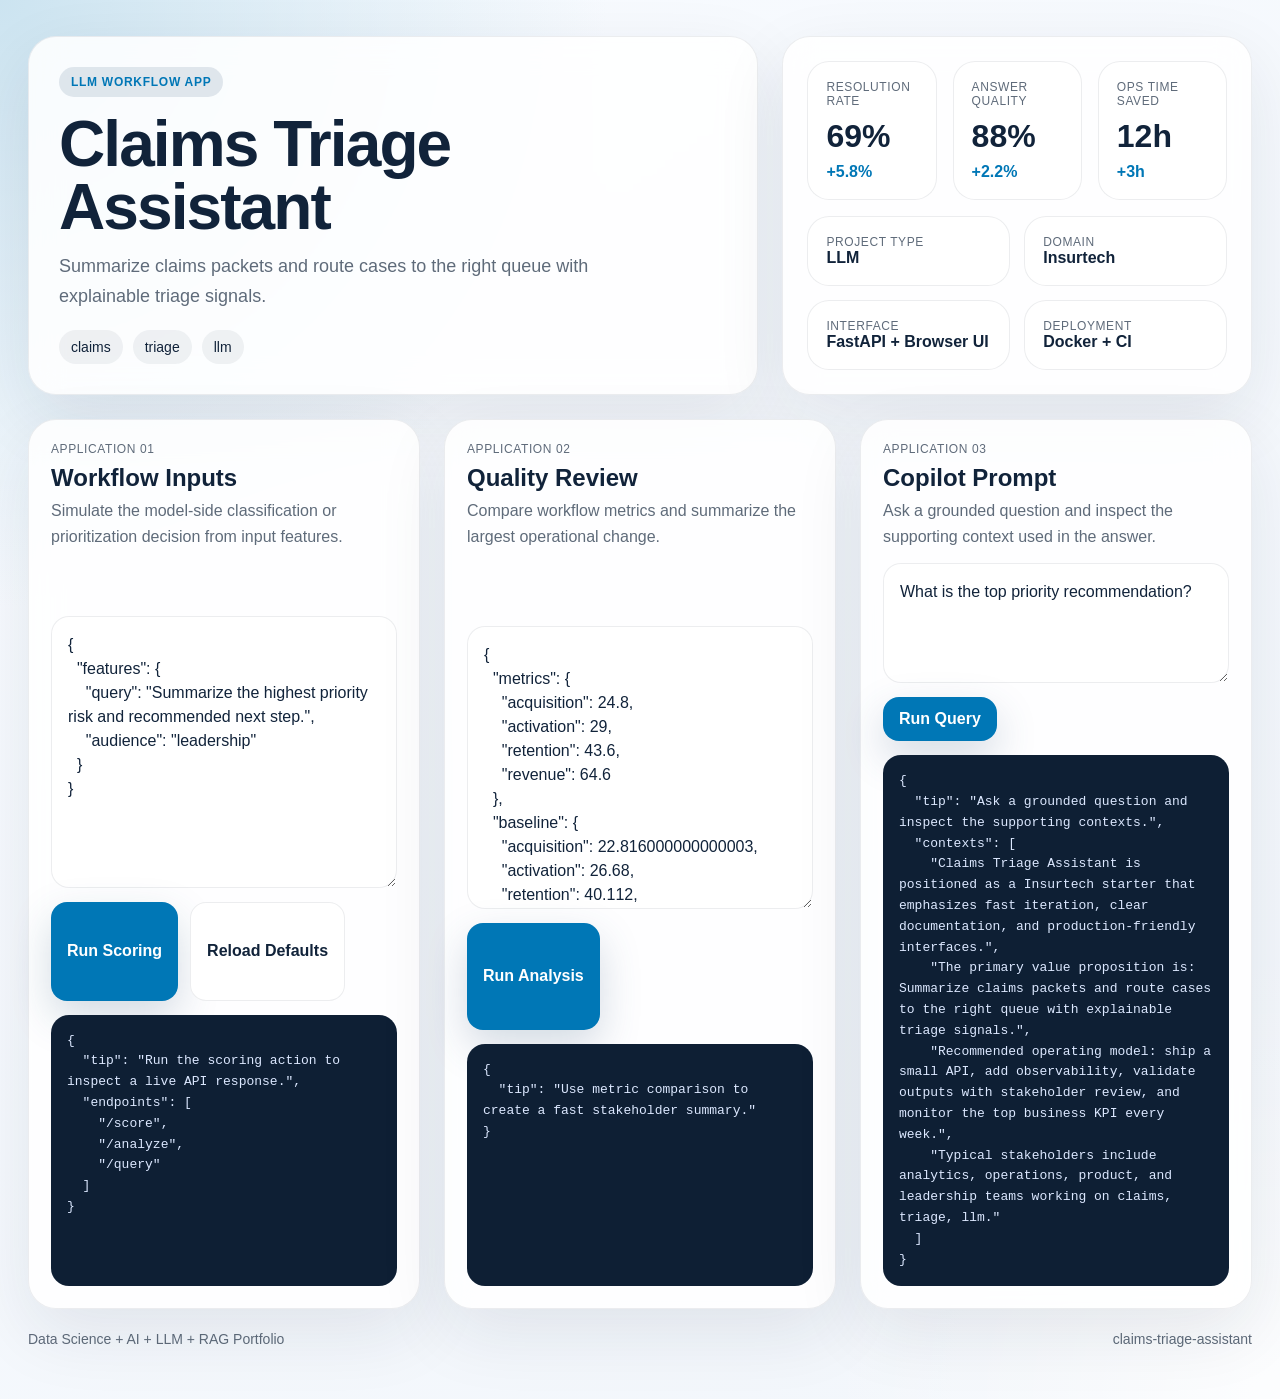
==== src/app/web/index.html @ 7d073781 "Publish production-ready portfolio project" ====
<!doctype html>
        <html lang="en">
        <head>
          <meta charset="utf-8">
          <meta name="viewport" content="width=device-width, initial-scale=1">
          <title>Claims Triage Assistant</title>
          <link rel="stylesheet" href="./styles.css">
          <style>:root { --accent: #0077b6; }</style>
        </head>
        <body>
          <div class="page">
            <section class="hero">
              <div class="panel hero-copy">
                <span class="eyebrow">LLM Workflow App</span>
                <h1 id="project-title">Claims Triage Assistant</h1>
                <p id="project-summary" class="lead">Summarize claims packets and route cases to the right queue with explainable triage signals.</p>
                <ul id="project-tags" class="tag-list">
                  <li>claims</li><li>triage</li><li>llm</li>
                </ul>
              </div>
              <div class="panel hero-side">
                <div class="metric-grid">
                  <article class='card'><span>Resolution Rate</span><strong>69%</strong><em>+5.8%</em></article>
<article class='card'><span>Answer Quality</span><strong>88%</strong><em>+2.2%</em></article>
<article class='card'><span>Ops Time Saved</span><strong>12h</strong><em>+3h</em></article>
                </div>
                <div class="mini-grid">
                  <article class='mini-card'><span>Project Type</span><strong>LLM</strong></article><article class='mini-card'><span>Domain</span><strong>Insurtech</strong></article><article class='mini-card'><span>Interface</span><strong>FastAPI + Browser UI</strong></article><article class='mini-card'><span>Deployment</span><strong>Docker + CI</strong></article>
                </div>
              </div>
            </section>
            <section class="app-grid">
              <article class="panel module">
                <div class="module-header">
                  <span>Application 01</span>
                  <h2>Workflow Inputs</h2>
                  <p>Simulate the model-side classification or prioritization decision from input features.</p>
                </div>
                <textarea id="score-input"></textarea>
                <div class="button-row">
                  <button id="run-score">Run Scoring</button>
                  <button id="load-defaults" class="secondary" type="button">Reload Defaults</button>
                </div>
                <pre id="score-output"></pre>
              </article>
              <article class="panel module">
                <div class="module-header">
                  <span>Application 02</span>
                  <h2>Quality Review</h2>
                  <p>Compare workflow metrics and summarize the largest operational change.</p>
                </div>
                <textarea id="analyze-input"></textarea>
                <div class="button-row">
                  <button id="run-analyze">Run Analysis</button>
                </div>
                <pre id="analyze-output"></pre>
              </article>
              <article class="panel module">
                <div class="module-header">
                  <span>Application 03</span>
                  <h2>Copilot Prompt</h2>
                  <p>Ask a grounded question and inspect the supporting context used in the answer.</p>
                </div>
                <textarea id="query-input" class="query-input"></textarea>
                <div class="button-row">
                  <button id="run-query">Run Query</button>
                </div>
                <pre id="query-output"></pre>
              </article>
            </section>
            <footer class="footer">
              <span>Data Science + AI + LLM + RAG Portfolio</span>
              <span>claims-triage-assistant</span>
            </footer>
          </div>
          <script id="bootstrap-data" type="application/json">{"project": {"slug": "claims-triage-assistant", "title": "Claims Triage Assistant", "project_type": "llm", "domain": "Insurtech", "summary": "Summarize claims packets and route cases to the right queue with explainable triage signals.", "tags": ["claims", "triage", "llm"]}, "sample_features": {"query": "Summarize the highest priority risk and recommended next step.", "audience": "leadership"}, "sample_metrics": {"acquisition": 24.8, "activation": 29.0, "retention": 43.6, "revenue": 64.6}, "sample_query": "What is the top priority recommendation?", "knowledge_base": ["Claims Triage Assistant is positioned as a Insurtech starter that emphasizes fast iteration, clear documentation, and production-friendly interfaces.", "The primary value proposition is: Summarize claims packets and route cases to the right queue with explainable triage signals.", "Recommended operating model: ship a small API, add observability, validate outputs with stakeholder review, and monitor the top business KPI every week.", "Typical stakeholders include analytics, operations, product, and leadership teams working on claims, triage, llm."], "dashboard_metrics": [{"label": "Resolution Rate", "value": "69%", "delta": "+5.8%"}, {"label": "Answer Quality", "value": "88%", "delta": "+2.2%"}, {"label": "Ops Time Saved", "value": "12h", "delta": "+3h"}]}</script>
          <script src="./app.js"></script>
        </body>
        </html>
---- src/app/web/styles.css ----
:root {
  --accent: #3d5a80;
  --accent-soft: rgba(61, 90, 128, 0.14);
  --bg: #f2f6fb;
  --card: rgba(255, 255, 255, 0.86);
  --line: rgba(16, 32, 51, 0.08);
  --ink: #11233a;
  --muted: #5f6b7a;
  --success: #2a9d8f;
}
* { box-sizing: border-box; }
html, body { margin: 0; min-height: 100%; }
body {
  font-family: "Avenir Next", "Segoe UI", sans-serif;
  color: var(--ink);
  background:
    radial-gradient(circle at top left, color-mix(in srgb, var(--accent) 20%, white), transparent 32%),
    radial-gradient(circle at bottom right, rgba(255,255,255,0.82), transparent 24%),
    linear-gradient(145deg, #f8fbff, var(--bg));
}
.page {
  max-width: 1320px;
  margin: 0 auto;
  padding: 36px 28px 52px;
}
.hero {
  display: grid;
  grid-template-columns: 1.4fr 0.9fr;
  gap: 24px;
  margin-bottom: 24px;
}
.panel {
  background: var(--card);
  border: 1px solid var(--line);
  border-radius: 28px;
  box-shadow: 0 24px 70px rgba(17, 35, 58, 0.09);
  backdrop-filter: blur(16px);
}
.hero-copy {
  padding: 30px;
}
.eyebrow {
  display: inline-flex;
  align-items: center;
  gap: 8px;
  padding: 8px 12px;
  background: var(--accent-soft);
  color: var(--accent);
  border-radius: 999px;
  text-transform: uppercase;
  letter-spacing: 0.06em;
  font-size: 12px;
  font-weight: 700;
}
h1 {
  margin: 16px 0 14px;
  font-size: clamp(2.2rem, 5vw, 4rem);
  line-height: 0.98;
  letter-spacing: -0.03em;
}
.lead {
  font-size: 18px;
  line-height: 1.65;
  color: var(--muted);
  max-width: 60ch;
  margin: 0;
}
.tag-list {
  display: flex;
  flex-wrap: wrap;
  gap: 10px;
  list-style: none;
  margin: 18px 0 0;
  padding: 0;
}
.tag-list li {
  padding: 9px 12px;
  border-radius: 999px;
  background: rgba(17, 35, 58, 0.06);
  color: var(--ink);
  font-size: 14px;
}
.hero-side {
  padding: 24px;
  display: grid;
  gap: 16px;
  align-content: space-between;
}
.metric-grid {
  display: grid;
  grid-template-columns: repeat(3, minmax(0, 1fr));
  gap: 16px;
}
.metric-card,
.mini-card,
.card {
  background: white;
  border: 1px solid var(--line);
  border-radius: 22px;
  padding: 18px;
}
.metric-card span,
.card span,
.mini-card span,
.module-header span {
  display: block;
  color: var(--muted);
  text-transform: uppercase;
  letter-spacing: 0.05em;
  font-size: 12px;
}
.metric-card strong,
.card strong {
  display: block;
  font-size: 32px;
  margin-top: 10px;
}
.metric-card em,
.card em {
  display: inline-block;
  margin-top: 8px;
  font-style: normal;
  color: var(--accent);
  font-weight: 700;
}
.mini-grid {
  display: grid;
  grid-template-columns: repeat(2, minmax(0, 1fr));
  gap: 14px;
}
.app-grid {
  display: grid;
  grid-template-columns: repeat(3, minmax(0, 1fr));
  gap: 24px;
}
.module {
  padding: 22px;
  display: grid;
  gap: 14px;
}
.module-header h2 {
  margin: 8px 0 6px;
  font-size: 24px;
}
.module-header p {
  margin: 0;
  color: var(--muted);
  line-height: 1.6;
}
textarea, input, button {
  font: inherit;
}
textarea {
  width: 100%;
  min-height: 220px;
  resize: vertical;
  border: 1px solid var(--line);
  border-radius: 18px;
  padding: 16px;
  background: rgba(255,255,255,0.92);
  color: var(--ink);
  line-height: 1.5;
}
.query-input {
  min-height: 120px;
}
button {
  border: 0;
  border-radius: 16px;
  background: var(--accent);
  color: white;
  padding: 13px 16px;
  font-weight: 700;
  cursor: pointer;
  box-shadow: 0 16px 40px rgba(61, 90, 128, 0.22);
}
button.secondary {
  background: white;
  color: var(--ink);
  border: 1px solid var(--line);
  box-shadow: none;
}
.button-row {
  display: flex;
  gap: 12px;
  flex-wrap: wrap;
}
pre {
  margin: 0;
  white-space: pre-wrap;
  word-break: break-word;
  background: #0e1f34;
  color: #dce8ff;
  border-radius: 18px;
  padding: 16px;
  min-height: 180px;
  font-size: 13px;
  line-height: 1.6;
  overflow: auto;
}
.footer {
  display: flex;
  justify-content: space-between;
  margin-top: 22px;
  color: var(--muted);
  font-size: 14px;
}
@media (max-width: 1080px) {
  .hero, .app-grid { grid-template-columns: 1fr; }
  .metric-grid { grid-template-columns: 1fr; }
}
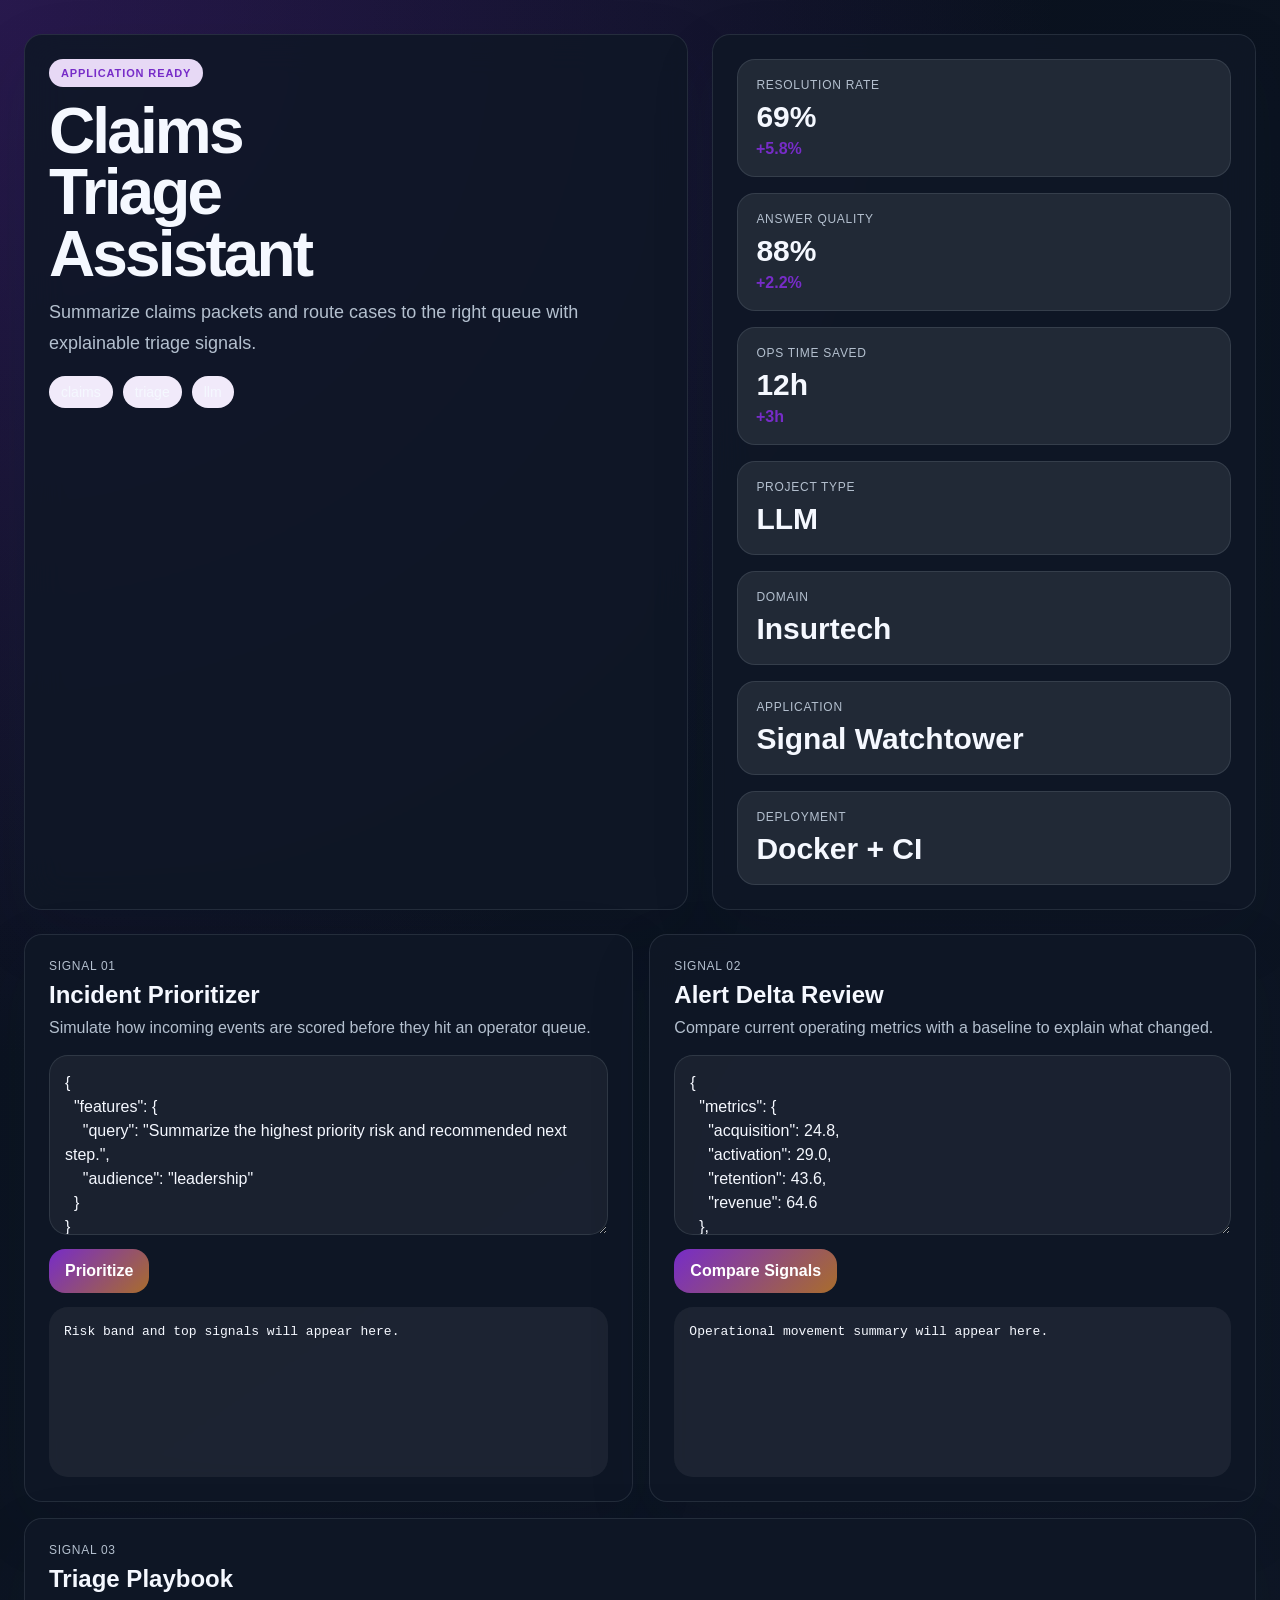
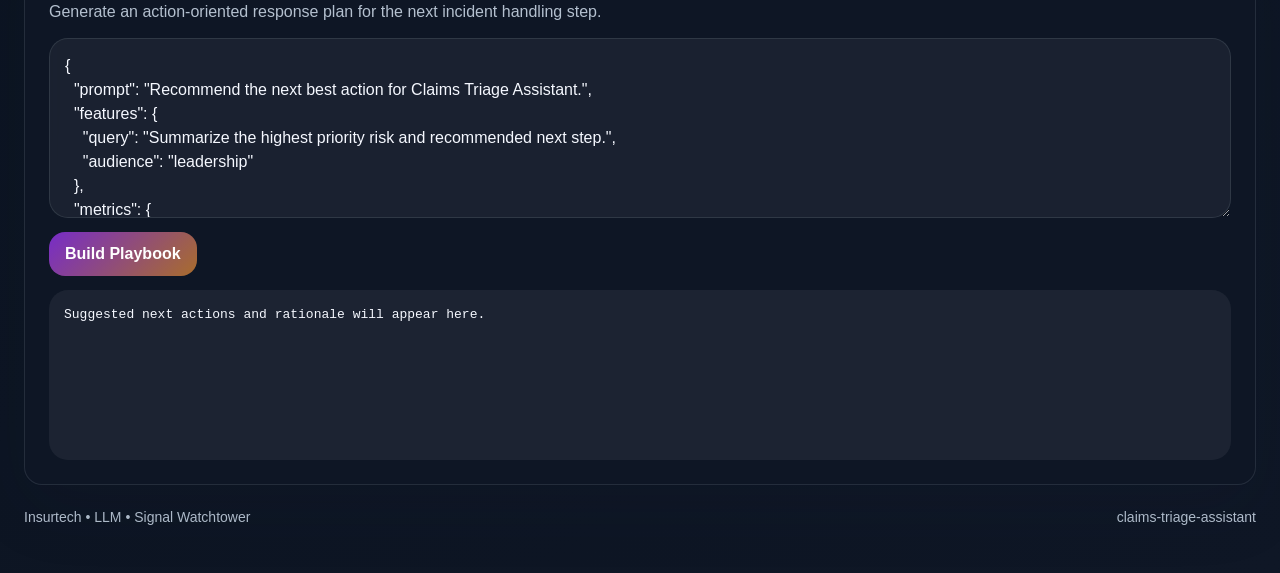
==== commit cf82363d: "Publish production-ready portfolio project" ====
--- a/src/app/web/index.html
+++ b/src/app/web/index.html
@@ -6,13 +6,12 @@
           <meta name="viewport" content="width=device-width, initial-scale=1">
           <title>Claims Triage Assistant</title>
           <link rel="stylesheet" href="./styles.css">
-          <style>:root { --accent: #0077b6; }</style>
         </head>
-        <body>
-          <div class="page">
+        <body class="surface-ink">
+          <div class="page layout-console eyebrow-solid headline-compact modules-3 hero-align-left">
             <section class="hero">
               <div class="panel hero-copy">
-                <span class="eyebrow">LLM Workflow App</span>
+                <span class="eyebrow" data-health>Signal Watchtower</span>
                 <h1 id="project-title">Claims Triage Assistant</h1>
                 <p id="project-summary" class="lead">Summarize claims packets and route cases to the right queue with explainable triage signals.</p>
                 <ul id="project-tags" class="tag-list">
@@ -26,55 +25,84 @@
 <article class='card'><span>Ops Time Saved</span><strong>12h</strong><em>+3h</em></article>
                 </div>
                 <div class="mini-grid">
-                  <article class='mini-card'><span>Project Type</span><strong>LLM</strong></article><article class='mini-card'><span>Domain</span><strong>Insurtech</strong></article><article class='mini-card'><span>Interface</span><strong>FastAPI + Browser UI</strong></article><article class='mini-card'><span>Deployment</span><strong>Docker + CI</strong></article>
+                  <article class='mini-card'><span>Project Type</span><strong>LLM</strong></article><article class='mini-card'><span>Domain</span><strong>Insurtech</strong></article><article class='mini-card'><span>Application</span><strong>Signal Watchtower</strong></article><article class='mini-card'><span>Deployment</span><strong>Docker + CI</strong></article>
                 </div>
               </div>
             </section>
             <section class="app-grid">
-              <article class="panel module">
-                <div class="module-header">
-                  <span>Application 01</span>
-                  <h2>Workflow Inputs</h2>
-                  <p>Simulate the model-side classification or prioritization decision from input features.</p>
-                </div>
-                <textarea id="score-input"></textarea>
-                <div class="button-row">
-                  <button id="run-score">Run Scoring</button>
-                  <button id="load-defaults" class="secondary" type="button">Reload Defaults</button>
-                </div>
-                <pre id="score-output"></pre>
-              </article>
-              <article class="panel module">
-                <div class="module-header">
-                  <span>Application 02</span>
-                  <h2>Quality Review</h2>
-                  <p>Compare workflow metrics and summarize the largest operational change.</p>
-                </div>
-                <textarea id="analyze-input"></textarea>
-                <div class="button-row">
-                  <button id="run-analyze">Run Analysis</button>
-                </div>
-                <pre id="analyze-output"></pre>
-              </article>
-              <article class="panel module">
-                <div class="module-header">
-                  <span>Application 03</span>
-                  <h2>Copilot Prompt</h2>
-                  <p>Ask a grounded question and inspect the supporting context used in the answer.</p>
-                </div>
-                <textarea id="query-input" class="query-input"></textarea>
-                <div class="button-row">
-                  <button id="run-query">Run Query</button>
-                </div>
-                <pre id="query-output"></pre>
-              </article>
+              <article class="panel module js-module span-normal">
+          <div class="module-header">
+            <span>Signal 01</span>
+            <h2>Incident Prioritizer</h2>
+            <p>Simulate how incoming events are scored before they hit an operator queue.</p>
+          </div>
+          <textarea class="js-input">{
+  &quot;features&quot;: {
+    &quot;query&quot;: &quot;Summarize the highest priority risk and recommended next step.&quot;,
+    &quot;audience&quot;: &quot;leadership&quot;
+  }
+}</textarea>
+          <div class="button-row">
+            <button class="js-run" data-endpoint="/score" data-input-mode="json">Prioritize</button>
+          </div>
+          <pre class="js-output">Risk band and top signals will appear here.</pre>
+        </article>
+<article class="panel module js-module span-normal">
+          <div class="module-header">
+            <span>Signal 02</span>
+            <h2>Alert Delta Review</h2>
+            <p>Compare current operating metrics with a baseline to explain what changed.</p>
+          </div>
+          <textarea class="js-input">{
+  &quot;metrics&quot;: {
+    &quot;acquisition&quot;: 24.8,
+    &quot;activation&quot;: 29.0,
+    &quot;retention&quot;: 43.6,
+    &quot;revenue&quot;: 64.6
+  },
+  &quot;baseline&quot;: {
+    &quot;acquisition&quot;: 22.82,
+    &quot;activation&quot;: 26.68,
+    &quot;retention&quot;: 40.11,
+    &quot;revenue&quot;: 59.43
+  }
+}</textarea>
+          <div class="button-row">
+            <button class="js-run" data-endpoint="/analyze" data-input-mode="json">Compare Signals</button>
+          </div>
+          <pre class="js-output">Operational movement summary will appear here.</pre>
+        </article>
+<article class="panel module js-module span-wide">
+          <div class="module-header">
+            <span>Signal 03</span>
+            <h2>Triage Playbook</h2>
+            <p>Generate an action-oriented response plan for the next incident handling step.</p>
+          </div>
+          <textarea class="js-input">{
+  &quot;prompt&quot;: &quot;Recommend the next best action for Claims Triage Assistant.&quot;,
+  &quot;features&quot;: {
+    &quot;query&quot;: &quot;Summarize the highest priority risk and recommended next step.&quot;,
+    &quot;audience&quot;: &quot;leadership&quot;
+  },
+  &quot;metrics&quot;: {
+    &quot;acquisition&quot;: 24.8,
+    &quot;activation&quot;: 29.0,
+    &quot;retention&quot;: 43.6,
+    &quot;revenue&quot;: 64.6
+  }
+}</textarea>
+          <div class="button-row">
+            <button class="js-run" data-endpoint="/recommend" data-input-mode="json">Build Playbook</button>
+          </div>
+          <pre class="js-output">Suggested next actions and rationale will appear here.</pre>
+        </article>
             </section>
             <footer class="footer">
-              <span>Data Science + AI + LLM + RAG Portfolio</span>
+              <span>Insurtech • LLM • Signal Watchtower</span>
               <span>claims-triage-assistant</span>
             </footer>
           </div>
-          <script id="bootstrap-data" type="application/json">{"project": {"slug": "claims-triage-assistant", "title": "Claims Triage Assistant", "project_type": "llm", "domain": "Insurtech", "summary": "Summarize claims packets and route cases to the right queue with explainable triage signals.", "tags": ["claims", "triage", "llm"]}, "sample_features": {"query": "Summarize the highest priority risk and recommended next step.", "audience": "leadership"}, "sample_metrics": {"acquisition": 24.8, "activation": 29.0, "retention": 43.6, "revenue": 64.6}, "sample_query": "What is the top priority recommendation?", "knowledge_base": ["Claims Triage Assistant is positioned as a Insurtech starter that emphasizes fast iteration, clear documentation, and production-friendly interfaces.", "The primary value proposition is: Summarize claims packets and route cases to the right queue with explainable triage signals.", "Recommended operating model: ship a small API, add observability, validate outputs with stakeholder review, and monitor the top business KPI every week.", "Typical stakeholders include analytics, operations, product, and leadership teams working on claims, triage, llm."], "dashboard_metrics": [{"label": "Resolution Rate", "value": "69%", "delta": "+5.8%"}, {"label": "Answer Quality", "value": "88%", "delta": "+2.2%"}, {"label": "Ops Time Saved", "value": "12h", "delta": "+3h"}]}</script>
+          <script id="bootstrap-data" type="application/json">{"project": {"slug": "claims-triage-assistant", "title": "Claims Triage Assistant", "project_type": "llm", "domain": "Insurtech", "summary": "Summarize claims packets and route cases to the right queue with explainable triage signals.", "tags": ["claims", "triage", "llm"]}, "app_archetype": "watchtower", "ui_profile": {"layout": "console", "surface": "ink", "font_stack": "\"Space Grotesk\", \"Segoe UI\", sans-serif", "radius": 29, "shadow": 67, "eyebrow_style": "solid", "module_columns": 3, "hero_align": "left", "headline_mode": "compact"}, "app_modules": [{"label": "Signal 01", "title": "Incident Prioritizer", "description": "Simulate how incoming events are scored before they hit an operator queue.", "endpoint": "/score", "input_mode": "json", "cta": "Prioritize", "prefill": "{\n  \"features\": {\n    \"query\": \"Summarize the highest priority risk and recommended next step.\",\n    \"audience\": \"leadership\"\n  }\n}", "hint": "Risk band and top signals will appear here.", "span": "normal"}, {"label": "Signal 02", "title": "Alert Delta Review", "description": "Compare current operating metrics with a baseline to explain what changed.", "endpoint": "/analyze", "input_mode": "json", "cta": "Compare Signals", "prefill": "{\n  \"metrics\": {\n    \"acquisition\": 24.8,\n    \"activation\": 29.0,\n    \"retention\": 43.6,\n    \"revenue\": 64.6\n  },\n  \"baseline\": {\n    \"acquisition\": 22.82,\n    \"activation\": 26.68,\n    \"retention\": 40.11,\n    \"revenue\": 59.43\n  }\n}", "hint": "Operational movement summary will appear here.", "span": "normal"}, {"label": "Signal 03", "title": "Triage Playbook", "description": "Generate an action-oriented response plan for the next incident handling step.", "endpoint": "/recommend", "input_mode": "json", "cta": "Build Playbook", "prefill": "{\n  \"prompt\": \"Recommend the next best action for Claims Triage Assistant.\",\n  \"features\": {\n    \"query\": \"Summarize the highest priority risk and recommended next step.\",\n    \"audience\": \"leadership\"\n  },\n  \"metrics\": {\n    \"acquisition\": 24.8,\n    \"activation\": 29.0,\n    \"retention\": 43.6,\n    \"revenue\": 64.6\n  }\n}", "hint": "Suggested next actions and rationale will appear here.", "span": "wide"}], "sample_features": {"query": "Summarize the highest priority risk and recommended next step.", "audience": "leadership"}, "sample_metrics": {"acquisition": 24.8, "activation": 29.0, "retention": 43.6, "revenue": 64.6}, "knowledge_base": ["Claims Triage Assistant is positioned as a Insurtech starter that emphasizes fast iteration, clear documentation, and production-friendly interfaces.", "The primary value proposition is: Summarize claims packets and route cases to the right queue with explainable triage signals.", "Recommended operating model: ship a small API, add observability, validate outputs with stakeholder review, and monitor the top business KPI every week.", "Typical stakeholders include analytics, operations, product, and leadership teams working on claims, triage, llm."], "dashboard_metrics": [{"label": "Resolution Rate", "value": "69%", "delta": "+5.8%"}, {"label": "Answer Quality", "value": "88%", "delta": "+2.2%"}, {"label": "Ops Time Saved", "value": "12h", "delta": "+3h"}]}</script>
           <script src="./app.js"></script>
         </body>
         </html>
--- a/src/app/web/styles.css
+++ b/src/app/web/styles.css
@@ -1,141 +1,185 @@
 
 :root {
-  --accent: #3d5a80;
-  --accent-soft: rgba(61, 90, 128, 0.14);
-  --bg: #f2f6fb;
+  --accent: #772cc8;
+  --accent-2: #a96d2c;
+  --accent-soft: color-mix(in srgb, var(--accent) 18%, white);
+  --radius: 29px;
+  --shadow-size: 67px;
+  --font-stack: "Space Grotesk", "Segoe UI", sans-serif;
+  --bg: #f4f7fb;
   --card: rgba(255, 255, 255, 0.86);
   --line: rgba(16, 32, 51, 0.08);
-  --ink: #11233a;
+  --ink: #102033;
   --muted: #5f6b7a;
-  --success: #2a9d8f;
+  --output-bg: #0d1b2e;
+  --output-ink: #dae8ff;
 }
 * { box-sizing: border-box; }
 html, body { margin: 0; min-height: 100%; }
 body {
-  font-family: "Avenir Next", "Segoe UI", sans-serif;
+  font-family: var(--font-stack);
   color: var(--ink);
-  background:
-    radial-gradient(circle at top left, color-mix(in srgb, var(--accent) 20%, white), transparent 32%),
-    radial-gradient(circle at bottom right, rgba(255,255,255,0.82), transparent 24%),
-    linear-gradient(145deg, #f8fbff, var(--bg));
+  background: linear-gradient(145deg, #f8fbff, var(--bg));
+}
+body.surface-mist {
+  --bg: #eef4fb;
+  background:
+    radial-gradient(circle at top left, color-mix(in srgb, var(--accent) 18%, white), transparent 34%),
+    linear-gradient(145deg, #fbfdff, var(--bg));
+}
+body.surface-aurora {
+  --bg: #edf1ff;
+  background:
+    radial-gradient(circle at 0% 0%, color-mix(in srgb, var(--accent) 22%, white), transparent 38%),
+    radial-gradient(circle at 100% 100%, color-mix(in srgb, var(--accent-2) 20%, white), transparent 28%),
+    linear-gradient(135deg, #f7f8ff, var(--bg));
+}
+body.surface-sand {
+  --bg: #f5efe8;
+  --card: rgba(255, 251, 246, 0.9);
+  background:
+    linear-gradient(135deg, rgba(255,255,255,0.82), rgba(245, 239, 232, 0.98)),
+    radial-gradient(circle at top right, color-mix(in srgb, var(--accent) 16%, white), transparent 32%);
+}
+body.surface-slate {
+  --bg: #ecf0f7;
+  --card: rgba(248, 250, 255, 0.88);
+  background:
+    linear-gradient(160deg, #f7f9fc, var(--bg)),
+    radial-gradient(circle at bottom left, color-mix(in srgb, var(--accent-2) 16%, white), transparent 34%);
+}
+body.surface-paper {
+  --bg: #f8f8f4;
+  --card: rgba(255,255,255,0.93);
+  background:
+    linear-gradient(180deg, #fffefb, var(--bg));
+}
+body.surface-ink {
+  --bg: #0f1726;
+  --card: rgba(15, 23, 38, 0.88);
+  --line: rgba(226, 238, 255, 0.1);
+  --ink: #f5f8ff;
+  --muted: #b4c0cf;
+  --output-bg: rgba(255,255,255,0.06);
+  --output-ink: #f5f8ff;
+  background:
+    radial-gradient(circle at top left, color-mix(in srgb, var(--accent) 28%, transparent), transparent 42%),
+    linear-gradient(145deg, #09111d, var(--bg));
 }
 .page {
-  max-width: 1320px;
+  max-width: 1360px;
   margin: 0 auto;
-  padding: 36px 28px 52px;
-}
-.hero {
-  display: grid;
-  grid-template-columns: 1.4fr 0.9fr;
+  padding: 34px 24px 48px;
+  display: grid;
   gap: 24px;
-  margin-bottom: 24px;
 }
 .panel {
   background: var(--card);
   border: 1px solid var(--line);
-  border-radius: 28px;
-  box-shadow: 0 24px 70px rgba(17, 35, 58, 0.09);
-  backdrop-filter: blur(16px);
-}
-.hero-copy {
-  padding: 30px;
+  border-radius: var(--radius);
+  box-shadow: 0 24px var(--shadow-size) rgba(16, 32, 51, 0.1);
+  backdrop-filter: blur(18px);
+}
+.hero {
+  display: grid;
+  gap: 24px;
+}
+.hero-copy,
+.hero-side,
+.module {
+  padding: 24px;
 }
 .eyebrow {
   display: inline-flex;
   align-items: center;
   gap: 8px;
   padding: 8px 12px;
+  border-radius: 999px;
   background: var(--accent-soft);
   color: var(--accent);
-  border-radius: 999px;
   text-transform: uppercase;
-  letter-spacing: 0.06em;
-  font-size: 12px;
-  font-weight: 700;
+  letter-spacing: 0.08em;
+  font-size: 11px;
+  font-weight: 800;
+}
+.page.eyebrow-outline .eyebrow {
+  background: transparent;
+  border: 1px solid color-mix(in srgb, var(--accent) 40%, white);
+}
+.page.eyebrow-soft .eyebrow {
+  background: color-mix(in srgb, var(--accent) 12%, white);
+  color: color-mix(in srgb, var(--accent) 82%, black);
 }
 h1 {
-  margin: 16px 0 14px;
-  font-size: clamp(2.2rem, 5vw, 4rem);
-  line-height: 0.98;
-  letter-spacing: -0.03em;
-}
+  margin: 14px 0 12px;
+  font-size: clamp(2.2rem, 5vw, 4.4rem);
+  line-height: 0.96;
+  letter-spacing: -0.045em;
+}
+.page.headline-compact h1 { max-width: 10ch; }
+.page.headline-tall h1 { line-height: 1.03; font-size: clamp(2.4rem, 5vw, 4.8rem); }
 .lead {
+  margin: 0;
   font-size: 18px;
-  line-height: 1.65;
+  line-height: 1.68;
   color: var(--muted);
-  max-width: 60ch;
-  margin: 0;
+  max-width: 62ch;
 }
 .tag-list {
+  list-style: none;
   display: flex;
   flex-wrap: wrap;
   gap: 10px;
-  list-style: none;
   margin: 18px 0 0;
   padding: 0;
 }
 .tag-list li {
-  padding: 9px 12px;
+  padding: 8px 12px;
   border-radius: 999px;
-  background: rgba(17, 35, 58, 0.06);
+  background: color-mix(in srgb, var(--accent) 10%, white);
   color: var(--ink);
   font-size: 14px;
 }
 .hero-side {
-  padding: 24px;
   display: grid;
   gap: 16px;
-  align-content: space-between;
-}
-.metric-grid {
-  display: grid;
-  grid-template-columns: repeat(3, minmax(0, 1fr));
+}
+.metric-grid,
+.mini-grid,
+.app-grid {
+  display: grid;
   gap: 16px;
 }
-.metric-card,
-.mini-card,
-.card {
-  background: white;
+.card,
+.mini-card {
+  background: color-mix(in srgb, var(--card) 92%, white);
   border: 1px solid var(--line);
-  border-radius: 22px;
+  border-radius: calc(var(--radius) - 8px);
   padding: 18px;
 }
-.metric-card span,
 .card span,
 .mini-card span,
 .module-header span {
   display: block;
   color: var(--muted);
   text-transform: uppercase;
-  letter-spacing: 0.05em;
+  letter-spacing: 0.06em;
   font-size: 12px;
 }
-.metric-card strong,
-.card strong {
+.card strong,
+.mini-card strong {
   display: block;
-  font-size: 32px;
-  margin-top: 10px;
-}
-.metric-card em,
+  margin-top: 8px;
+  font-size: 30px;
+}
 .card em {
   display: inline-block;
-  margin-top: 8px;
+  margin-top: 6px;
   font-style: normal;
   color: var(--accent);
   font-weight: 700;
 }
-.mini-grid {
-  display: grid;
-  grid-template-columns: repeat(2, minmax(0, 1fr));
-  gap: 14px;
-}
-.app-grid {
-  display: grid;
-  grid-template-columns: repeat(3, minmax(0, 1fr));
-  gap: 24px;
-}
 .module {
-  padding: 22px;
   display: grid;
   gap: 14px;
 }
@@ -148,65 +192,157 @@
   color: var(--muted);
   line-height: 1.6;
 }
-textarea, input, button {
+textarea,
+button {
   font: inherit;
 }
 textarea {
   width: 100%;
-  min-height: 220px;
+  min-height: 180px;
   resize: vertical;
   border: 1px solid var(--line);
-  border-radius: 18px;
-  padding: 16px;
-  background: rgba(255,255,255,0.92);
+  border-radius: calc(var(--radius) - 10px);
+  padding: 15px;
+  background: rgba(255,255,255,0.82);
   color: var(--ink);
   line-height: 1.5;
 }
-.query-input {
-  min-height: 120px;
+body.surface-ink textarea {
+  background: rgba(255,255,255,0.05);
+}
+.module-input-text {
+  min-height: 110px;
+}
+.button-row {
+  display: flex;
+  flex-wrap: wrap;
+  gap: 10px;
 }
 button {
   border: 0;
   border-radius: 16px;
-  background: var(--accent);
+  background: linear-gradient(135deg, var(--accent), var(--accent-2));
   color: white;
   padding: 13px 16px;
   font-weight: 700;
   cursor: pointer;
-  box-shadow: 0 16px 40px rgba(61, 90, 128, 0.22);
-}
-button.secondary {
-  background: white;
-  color: var(--ink);
-  border: 1px solid var(--line);
-  box-shadow: none;
-}
-.button-row {
-  display: flex;
-  gap: 12px;
-  flex-wrap: wrap;
 }
 pre {
   margin: 0;
   white-space: pre-wrap;
   word-break: break-word;
-  background: #0e1f34;
-  color: #dce8ff;
-  border-radius: 18px;
-  padding: 16px;
-  min-height: 180px;
+  background: var(--output-bg);
+  color: var(--output-ink);
+  border-radius: calc(var(--radius) - 10px);
+  padding: 15px;
+  min-height: 170px;
+  line-height: 1.58;
   font-size: 13px;
-  line-height: 1.6;
   overflow: auto;
 }
 .footer {
   display: flex;
   justify-content: space-between;
-  margin-top: 22px;
   color: var(--muted);
   font-size: 14px;
 }
-@media (max-width: 1080px) {
-  .hero, .app-grid { grid-template-columns: 1fr; }
-  .metric-grid { grid-template-columns: 1fr; }
-}
+.page.layout-horizon .hero {
+  grid-template-columns: 1.45fr 1fr;
+  align-items: stretch;
+}
+.page.layout-horizon.modules-2 .app-grid,
+.page.layout-horizon.modules-3 .app-grid {
+  grid-template-columns: repeat(3, minmax(0, 1fr));
+}
+.page.layout-rail .hero {
+  grid-template-columns: 0.92fr 1.08fr;
+}
+.page.layout-rail .hero-copy {
+  padding-top: 34px;
+}
+.page.layout-rail .app-grid {
+  grid-template-columns: repeat(2, minmax(0, 1fr));
+}
+.page.layout-folio .hero {
+  grid-template-columns: 1fr;
+}
+.page.layout-folio .hero-copy {
+  text-align: center;
+}
+.page.layout-folio .lead {
+  margin-inline: auto;
+}
+.page.layout-folio .tag-list {
+  justify-content: center;
+}
+.page.layout-folio .metric-grid {
+  grid-template-columns: repeat(3, minmax(0, 1fr));
+}
+.page.layout-folio .mini-grid {
+  grid-template-columns: repeat(4, minmax(0, 1fr));
+}
+.page.layout-folio .app-grid {
+  grid-template-columns: repeat(2, minmax(0, 1fr));
+}
+.page.layout-board .hero {
+  grid-template-columns: 1fr;
+}
+.page.layout-board .hero-side {
+  grid-template-columns: 1.2fr 0.8fr;
+  align-items: start;
+}
+.page.layout-board .metric-grid {
+  grid-template-columns: repeat(3, minmax(0, 1fr));
+}
+.page.layout-board .app-grid {
+  grid-template-columns: repeat(4, minmax(0, 1fr));
+}
+.page.layout-stack .hero {
+  grid-template-columns: 1fr;
+}
+.page.layout-stack .hero-side {
+  grid-template-columns: repeat(2, minmax(0, 1fr));
+}
+.page.layout-stack .app-grid {
+  grid-template-columns: repeat(3, minmax(0, 1fr));
+}
+.page.layout-console .hero {
+  grid-template-columns: 1.1fr 0.9fr;
+}
+.page.layout-console .panel,
+.page.layout-console .card,
+.page.layout-console .mini-card {
+  border-radius: 18px;
+}
+.page.modules-2 .app-grid {
+  grid-template-columns: repeat(2, minmax(0, 1fr));
+}
+.module.span-wide {
+  grid-column: span 2;
+}
+.hero-align-center .hero-copy {
+  text-align: center;
+}
+.hero-align-center .lead,
+.hero-align-center .tag-list {
+  margin-inline: auto;
+  justify-content: center;
+}
+@media (max-width: 1120px) {
+  .page.layout-horizon .hero,
+  .page.layout-rail .hero,
+  .page.layout-console .hero,
+  .page.layout-board .hero-side,
+  .page.layout-folio .mini-grid,
+  .page.layout-stack .hero-side,
+  .page.modules-2 .app-grid,
+  .page.layout-board .app-grid,
+  .page.layout-stack .app-grid,
+  .page.layout-horizon.modules-3 .app-grid,
+  .page.layout-folio .app-grid {
+    grid-template-columns: 1fr;
+  }
+  .module.span-wide {
+    grid-column: auto;
+  }
+}
